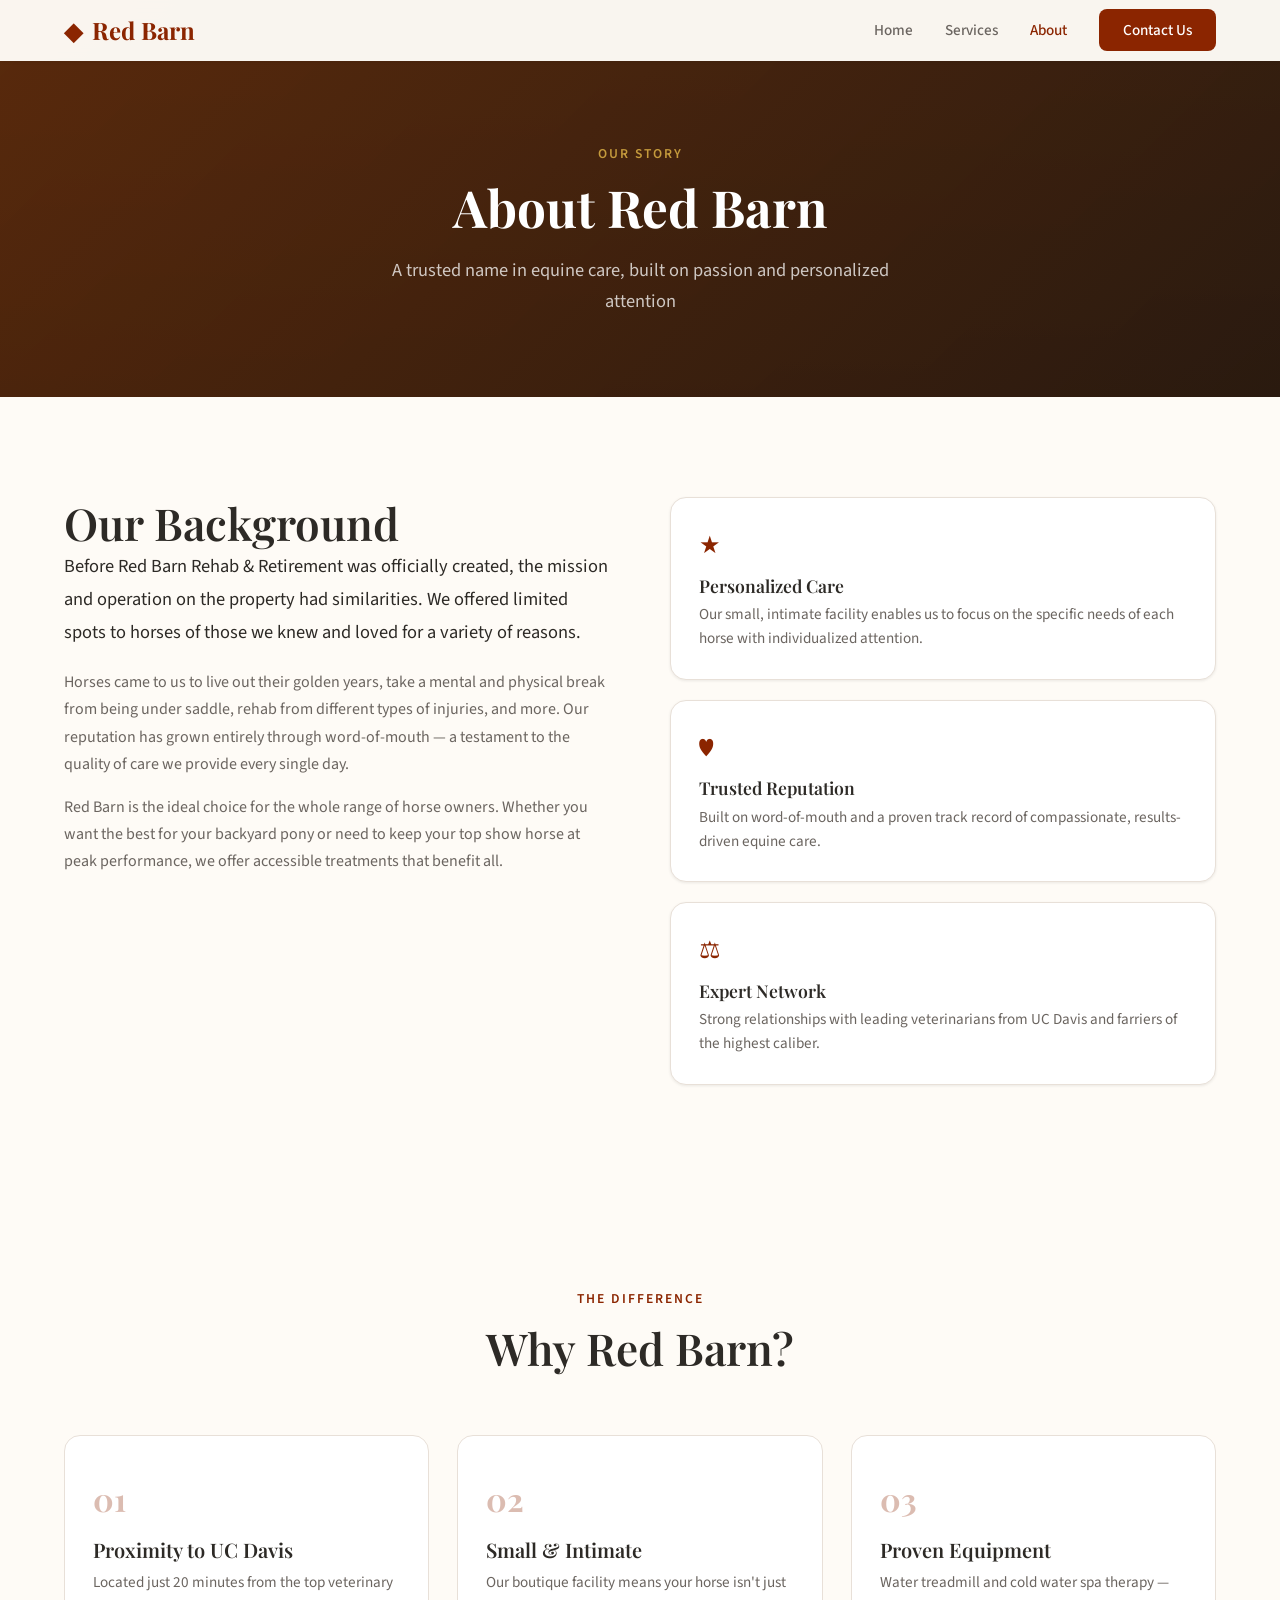
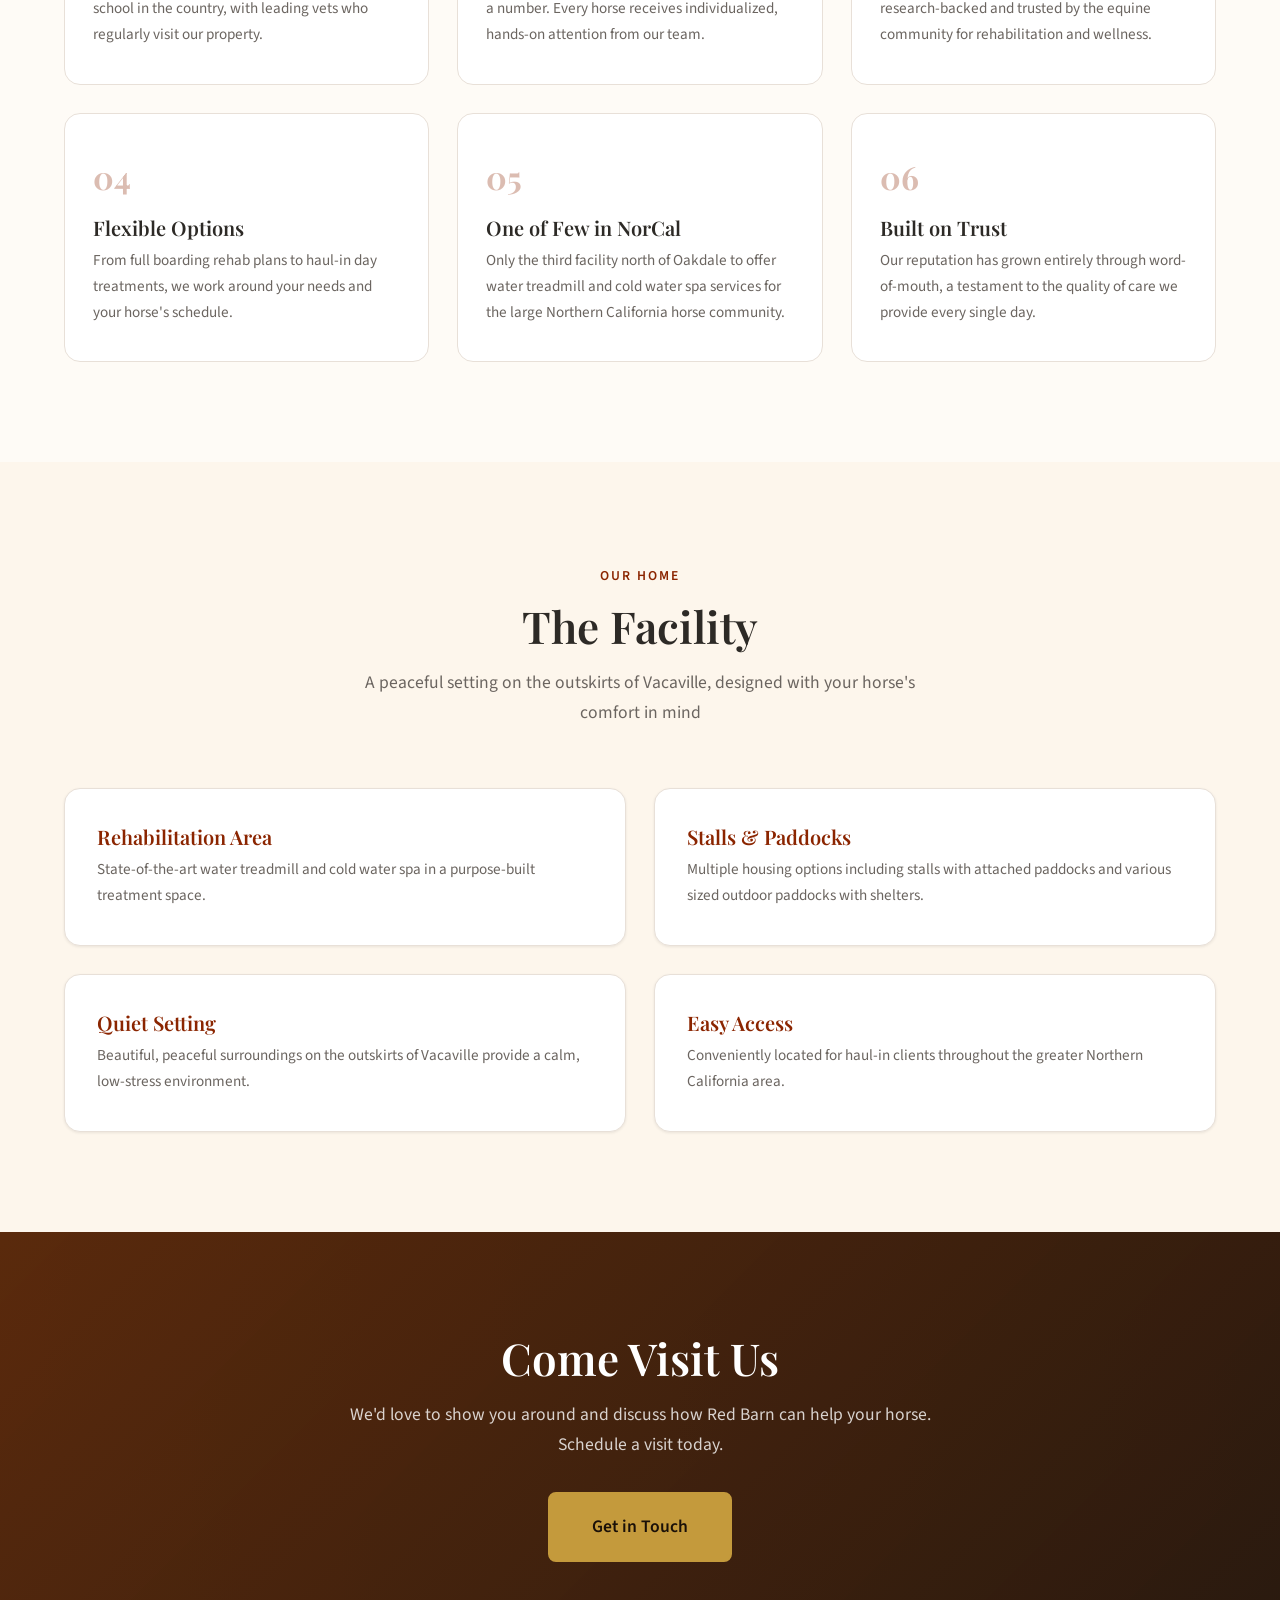
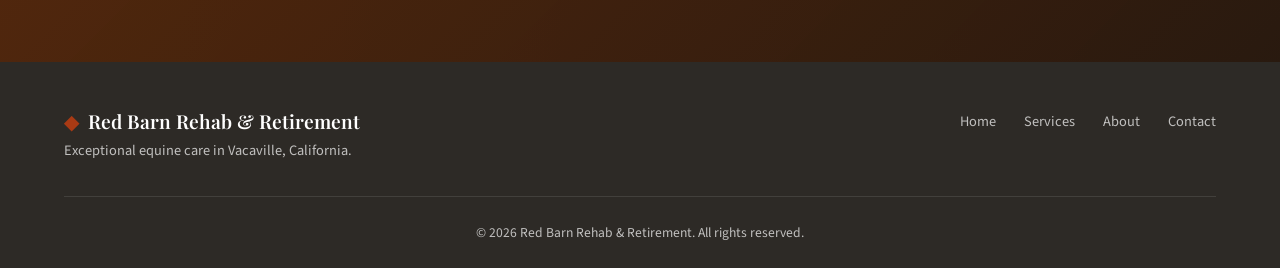
==== about.html @ 879289c8 "Split single-page site into 4 separate pages Reorganized into Home, Services, About, and Contact pag" ====
<!DOCTYPE html>
<html lang="en">
<head>
  <meta charset="UTF-8">
  <meta name="viewport" content="width=device-width, initial-scale=1.0">
  <title>About | Red Barn Rehab & Retirement</title>
  <meta name="description" content="Learn about Red Barn Rehab & Retirement, our story, our facility, and why we're a trusted choice for equine care in Northern California.">
  <link rel="preconnect" href="https://fonts.googleapis.com">
  <link rel="preconnect" href="https://fonts.gstatic.com" crossorigin>
  <link href="https://fonts.googleapis.com/css2?family=Playfair+Display:wght@400;600;700&family=Source+Sans+3:wght@300;400;500;600&display=swap" rel="stylesheet">
  <link rel="stylesheet" href="styles.css">
</head>
<body class="inner-page">
  <!-- Navigation -->
  <nav class="navbar scrolled" id="navbar">
    <div class="container nav-container">
      <a href="index.html" class="nav-brand">
        <span class="brand-icon">&#9670;</span> Red Barn
      </a>
      <button class="nav-toggle" id="navToggle" aria-label="Toggle navigation">
        <span></span><span></span><span></span>
      </button>
      <ul class="nav-links" id="navLinks">
        <li><a href="index.html">Home</a></li>
        <li><a href="services.html">Services</a></li>
        <li><a href="about.html" class="active">About</a></li>
        <li><a href="contact.html" class="nav-cta">Contact Us</a></li>
      </ul>
    </div>
  </nav>

  <!-- Page Header -->
  <header class="page-header">
    <div class="container">
      <span class="section-tag">Our Story</span>
      <h1>About Red Barn</h1>
      <p>A trusted name in equine care, built on passion and personalized attention</p>
    </div>
  </header>

  <!-- About Section -->
  <section class="section about">
    <div class="container">
      <div class="about-grid">
        <div class="about-text">
          <h2>Our Background</h2>
          <p class="lead">Before Red Barn Rehab & Retirement was officially created, the mission and operation on the property had similarities. We offered limited spots to horses of those we knew and loved for a variety of reasons.</p>
          <p>Horses came to us to live out their golden years, take a mental and physical break from being under saddle, rehab from different types of injuries, and more. Our reputation has grown entirely through word-of-mouth &mdash; a testament to the quality of care we provide every single day.</p>
          <p>Red Barn is the ideal choice for the whole range of horse owners. Whether you want the best for your backyard pony or need to keep your top show horse at peak performance, we offer accessible treatments that benefit all.</p>
        </div>
        <div class="about-highlights">
          <div class="highlight-card">
            <div class="highlight-icon">&#9733;</div>
            <h3>Personalized Care</h3>
            <p>Our small, intimate facility enables us to focus on the specific needs of each horse with individualized attention.</p>
          </div>
          <div class="highlight-card">
            <div class="highlight-icon">&#9829;</div>
            <h3>Trusted Reputation</h3>
            <p>Built on word-of-mouth and a proven track record of compassionate, results-driven equine care.</p>
          </div>
          <div class="highlight-card">
            <div class="highlight-icon">&#9878;</div>
            <h3>Expert Network</h3>
            <p>Strong relationships with leading veterinarians from UC Davis and farriers of the highest caliber.</p>
          </div>
        </div>
      </div>
    </div>
  </section>

  <!-- Why Us Section -->
  <section class="section why-us">
    <div class="container">
      <div class="section-header">
        <span class="section-tag">The Difference</span>
        <h2>Why Red Barn?</h2>
      </div>
      <div class="why-grid">
        <div class="why-card">
          <div class="why-number">01</div>
          <h3>Proximity to UC Davis</h3>
          <p>Located just 20 minutes from the top veterinary school in the country, with leading vets who regularly visit our property.</p>
        </div>
        <div class="why-card">
          <div class="why-number">02</div>
          <h3>Small & Intimate</h3>
          <p>Our boutique facility means your horse isn't just a number. Every horse receives individualized, hands-on attention from our team.</p>
        </div>
        <div class="why-card">
          <div class="why-number">03</div>
          <h3>Proven Equipment</h3>
          <p>Water treadmill and cold water spa therapy &mdash; research-backed and trusted by the equine community for rehabilitation and wellness.</p>
        </div>
        <div class="why-card">
          <div class="why-number">04</div>
          <h3>Flexible Options</h3>
          <p>From full boarding rehab plans to haul-in day treatments, we work around your needs and your horse's schedule.</p>
        </div>
        <div class="why-card">
          <div class="why-number">05</div>
          <h3>One of Few in NorCal</h3>
          <p>Only the third facility north of Oakdale to offer water treadmill and cold water spa services for the large Northern California horse community.</p>
        </div>
        <div class="why-card">
          <div class="why-number">06</div>
          <h3>Built on Trust</h3>
          <p>Our reputation has grown entirely through word-of-mouth, a testament to the quality of care we provide every single day.</p>
        </div>
      </div>
    </div>
  </section>

  <!-- Facility Section -->
  <section class="section facility">
    <div class="container">
      <div class="section-header">
        <span class="section-tag">Our Home</span>
        <h2>The Facility</h2>
        <p class="section-desc">A peaceful setting on the outskirts of Vacaville, designed with your horse's comfort in mind</p>
      </div>
      <div class="facility-features">
        <div class="facility-item">
          <h3>Rehabilitation Area</h3>
          <p>State-of-the-art water treadmill and cold water spa in a purpose-built treatment space.</p>
        </div>
        <div class="facility-item">
          <h3>Stalls & Paddocks</h3>
          <p>Multiple housing options including stalls with attached paddocks and various sized outdoor paddocks with shelters.</p>
        </div>
        <div class="facility-item">
          <h3>Quiet Setting</h3>
          <p>Beautiful, peaceful surroundings on the outskirts of Vacaville provide a calm, low-stress environment.</p>
        </div>
        <div class="facility-item">
          <h3>Easy Access</h3>
          <p>Conveniently located for haul-in clients throughout the greater Northern California area.</p>
        </div>
      </div>
    </div>
  </section>

  <!-- CTA Section -->
  <section class="section cta-section">
    <div class="container">
      <div class="cta-content">
        <h2>Come Visit Us</h2>
        <p>We'd love to show you around and discuss how Red Barn can help your horse. Schedule a visit today.</p>
        <a href="contact.html" class="btn btn-primary btn-lg">Get in Touch</a>
      </div>
    </div>
  </section>

  <!-- Footer -->
  <footer class="footer">
    <div class="container">
      <div class="footer-content">
        <div class="footer-brand">
          <h3><span class="brand-icon">&#9670;</span> Red Barn Rehab & Retirement</h3>
          <p>Exceptional equine care in Vacaville, California.</p>
        </div>
        <div class="footer-links">
          <a href="index.html">Home</a>
          <a href="services.html">Services</a>
          <a href="about.html">About</a>
          <a href="contact.html">Contact</a>
        </div>
      </div>
      <div class="footer-bottom">
        <p>&copy; 2026 Red Barn Rehab & Retirement. All rights reserved.</p>
      </div>
    </div>
  </footer>

  <script src="script.js"></script>
</body>
</html>
---- styles.css ----
/* ===== CSS Variables ===== */
:root {
  --color-barn: #8B2500;
  --color-barn-dark: #6B1D00;
  --color-barn-light: #A83A14;
  --color-cream: #FDF6EC;
  --color-warm-white: #FEFBF6;
  --color-sage: #5C7A56;
  --color-sage-light: #7A9E72;
  --color-earth: #6B5B4F;
  --color-gold: #C49A3C;
  --color-text: #2D2A26;
  --color-text-light: #6B6560;
  --color-text-muted: #9B9490;
  --color-border: #E8E0D8;
  --font-heading: 'Playfair Display', Georgia, serif;
  --font-body: 'Source Sans 3', 'Segoe UI', sans-serif;
  --shadow-sm: 0 1px 3px rgba(0,0,0,0.08);
  --shadow-md: 0 4px 12px rgba(0,0,0,0.1);
  --shadow-lg: 0 8px 30px rgba(0,0,0,0.12);
  --radius: 8px;
  --radius-lg: 16px;
}

/* ===== Reset & Base ===== */
*, *::before, *::after {
  margin: 0;
  padding: 0;
  box-sizing: border-box;
}

html {
  scroll-behavior: smooth;
  scroll-padding-top: 80px;
}

body {
  font-family: var(--font-body);
  font-size: 16px;
  line-height: 1.7;
  color: var(--color-text);
  background: var(--color-warm-white);
  -webkit-font-smoothing: antialiased;
}

img {
  max-width: 100%;
  display: block;
}

a {
  color: inherit;
  text-decoration: none;
}

ul {
  list-style: none;
}

.container {
  max-width: 1200px;
  margin: 0 auto;
  padding: 0 24px;
}

/* ===== Typography ===== */
h1, h2, h3 {
  font-family: var(--font-heading);
  line-height: 1.2;
}

h1 { font-size: clamp(2.5rem, 5vw, 4rem); font-weight: 700; }
h2 { font-size: clamp(2rem, 3.5vw, 2.75rem); font-weight: 600; }
h3 { font-size: 1.25rem; font-weight: 600; }

.accent {
  color: var(--color-barn);
  font-style: italic;
}

.lead {
  font-size: 1.15rem;
  font-weight: 400;
  color: var(--color-text);
  line-height: 1.8;
}

/* ===== Buttons ===== */
.btn {
  display: inline-block;
  padding: 14px 32px;
  font-family: var(--font-body);
  font-size: 1rem;
  font-weight: 600;
  border-radius: var(--radius);
  cursor: pointer;
  transition: all 0.3s ease;
  border: 2px solid transparent;
  text-align: center;
}

.btn-primary {
  background: var(--color-barn);
  color: #fff;
  border-color: var(--color-barn);
}

.btn-primary:hover {
  background: var(--color-barn-dark);
  border-color: var(--color-barn-dark);
  transform: translateY(-2px);
  box-shadow: var(--shadow-md);
}

.btn-outline {
  background: transparent;
  color: #fff;
  border-color: rgba(255,255,255,0.6);
}

.btn-outline:hover {
  background: rgba(255,255,255,0.15);
  border-color: #fff;
}

.btn-lg {
  padding: 18px 42px;
  font-size: 1.1rem;
}

.btn-full {
  width: 100%;
}

/* ===== Navbar ===== */
.navbar {
  position: fixed;
  top: 0;
  left: 0;
  right: 0;
  z-index: 1000;
  padding: 16px 0;
  transition: all 0.3s ease;
  background: transparent;
}

.navbar.scrolled {
  background: rgba(255, 252, 247, 0.97);
  backdrop-filter: blur(10px);
  box-shadow: var(--shadow-sm);
  padding: 10px 0;
}

.nav-container {
  display: flex;
  align-items: center;
  justify-content: space-between;
}

.nav-brand {
  font-family: var(--font-heading);
  font-size: 1.5rem;
  font-weight: 700;
  color: #fff;
  transition: color 0.3s;
}

.navbar.scrolled .nav-brand {
  color: var(--color-barn);
}

.brand-icon {
  color: var(--color-barn);
  margin-right: 4px;
}

.navbar:not(.scrolled) .brand-icon {
  color: var(--color-gold);
}

.nav-links {
  display: flex;
  align-items: center;
  gap: 32px;
}

.nav-links a {
  font-size: 0.95rem;
  font-weight: 500;
  color: rgba(255,255,255,0.85);
  transition: color 0.3s;
  position: relative;
}

.navbar.scrolled .nav-links a {
  color: var(--color-text-light);
}

.nav-links a:hover {
  color: #fff;
}

.navbar.scrolled .nav-links a:hover {
  color: var(--color-barn);
}

.nav-cta {
  padding: 10px 24px !important;
  background: var(--color-barn);
  color: #fff !important;
  border-radius: var(--radius);
}

.nav-cta:hover {
  background: var(--color-barn-dark) !important;
  color: #fff !important;
}

.nav-toggle {
  display: none;
  flex-direction: column;
  gap: 5px;
  background: none;
  border: none;
  cursor: pointer;
  padding: 4px;
}

.nav-toggle span {
  width: 24px;
  height: 2px;
  background: #fff;
  transition: all 0.3s;
}

.navbar.scrolled .nav-toggle span {
  background: var(--color-text);
}

/* ===== Hero ===== */
.hero {
  position: relative;
  min-height: 100vh;
  display: flex;
  align-items: center;
  justify-content: center;
  background:
    linear-gradient(135deg, rgba(90, 40, 10, 0.85), rgba(40, 25, 15, 0.9)),
    linear-gradient(to bottom, #5C3A1E, #3A2512);
  background-size: cover;
  background-position: center;
  color: #fff;
  text-align: center;
  overflow: hidden;
}

.hero::before {
  content: '';
  position: absolute;
  inset: 0;
  background:
    radial-gradient(ellipse at 20% 50%, rgba(196, 154, 60, 0.15) 0%, transparent 60%),
    radial-gradient(ellipse at 80% 30%, rgba(139, 37, 0, 0.2) 0%, transparent 50%);
  pointer-events: none;
}

.hero-content {
  position: relative;
  z-index: 2;
  max-width: 800px;
  padding: 120px 24px 80px;
}

.hero h1 {
  margin-bottom: 24px;
  text-shadow: 0 2px 20px rgba(0,0,0,0.3);
}

.hero-subtitle {
  font-size: clamp(1.1rem, 2vw, 1.35rem);
  font-weight: 300;
  color: rgba(255,255,255,0.85);
  margin-bottom: 40px;
  max-width: 600px;
  margin-left: auto;
  margin-right: auto;
  line-height: 1.7;
}

.hero-actions {
  display: flex;
  gap: 16px;
  justify-content: center;
  flex-wrap: wrap;
  margin-bottom: 48px;
}

.hero-badge {
  display: inline-flex;
  align-items: center;
  gap: 12px;
  background: rgba(255,255,255,0.1);
  backdrop-filter: blur(10px);
  border: 1px solid rgba(255,255,255,0.15);
  border-radius: 50px;
  padding: 12px 28px;
  font-size: 0.9rem;
  font-weight: 400;
  color: rgba(255,255,255,0.8);
}

.hero-badge .separator {
  opacity: 0.4;
}

/* ===== Section Shared ===== */
.section {
  padding: 100px 0;
}

.section-header {
  text-align: center;
  margin-bottom: 60px;
}

.section-tag {
  display: inline-block;
  font-size: 0.85rem;
  font-weight: 600;
  text-transform: uppercase;
  letter-spacing: 2px;
  color: var(--color-barn);
  margin-bottom: 12px;
}

.section-header h2 {
  margin-bottom: 16px;
}

.section-desc {
  font-size: 1.1rem;
  color: var(--color-text-light);
  max-width: 560px;
  margin: 0 auto;
}

/* ===== About ===== */
.about {
  background: var(--color-warm-white);
}

.about-grid {
  display: grid;
  grid-template-columns: 1fr 1fr;
  gap: 60px;
  align-items: start;
}

.about-text p {
  margin-bottom: 16px;
  color: var(--color-text-light);
}

.about-text .lead {
  color: var(--color-text);
  margin-bottom: 20px;
}

.about-highlights {
  display: flex;
  flex-direction: column;
  gap: 20px;
}

.highlight-card {
  background: #fff;
  padding: 28px;
  border-radius: var(--radius-lg);
  box-shadow: var(--shadow-sm);
  border: 1px solid var(--color-border);
  transition: transform 0.3s, box-shadow 0.3s;
}

.highlight-card:hover {
  transform: translateY(-3px);
  box-shadow: var(--shadow-md);
}

.highlight-icon {
  font-size: 1.5rem;
  margin-bottom: 8px;
  color: var(--color-barn);
}

.highlight-card h3 {
  margin-bottom: 6px;
  font-size: 1.1rem;
}

.highlight-card p {
  font-size: 0.95rem;
  color: var(--color-text-light);
  line-height: 1.6;
}

/* ===== Services ===== */
.services {
  background: var(--color-cream);
}

.services-grid {
  display: grid;
  grid-template-columns: repeat(3, 1fr);
  gap: 28px;
}

.service-card {
  background: #fff;
  padding: 40px 32px;
  border-radius: var(--radius-lg);
  box-shadow: var(--shadow-sm);
  border: 1px solid var(--color-border);
  position: relative;
  transition: transform 0.3s, box-shadow 0.3s;
}

.service-card:hover {
  transform: translateY(-4px);
  box-shadow: var(--shadow-lg);
}

.service-featured {
  border-color: var(--color-barn);
  border-width: 2px;
}

.service-badge {
  position: absolute;
  top: -12px;
  left: 32px;
  background: var(--color-barn);
  color: #fff;
  font-size: 0.75rem;
  font-weight: 600;
  text-transform: uppercase;
  letter-spacing: 1px;
  padding: 4px 16px;
  border-radius: 20px;
}

.service-icon {
  width: 56px;
  height: 56px;
  color: var(--color-barn);
  margin-bottom: 20px;
}

.service-card h3 {
  font-size: 1.4rem;
  margin-bottom: 12px;
}

.service-card > p {
  color: var(--color-text-light);
  margin-bottom: 24px;
  font-size: 0.95rem;
}

.service-features {
  display: flex;
  flex-direction: column;
  gap: 16px;
}

.service-features li {
  padding-left: 0;
}

.service-features li strong {
  display: block;
  font-size: 0.95rem;
  font-weight: 600;
  color: var(--color-text);
  margin-bottom: 2px;
}

.service-features li span {
  font-size: 0.88rem;
  color: var(--color-text-light);
  line-height: 1.5;
}

/* ===== Why Us ===== */
.why-us {
  background: var(--color-warm-white);
}

.why-grid {
  display: grid;
  grid-template-columns: repeat(3, 1fr);
  gap: 28px;
}

.why-card {
  padding: 36px 28px;
  border-radius: var(--radius-lg);
  border: 1px solid var(--color-border);
  background: #fff;
  transition: transform 0.3s, box-shadow 0.3s;
}

.why-card:hover {
  transform: translateY(-3px);
  box-shadow: var(--shadow-md);
}

.why-number {
  font-family: var(--font-heading);
  font-size: 2rem;
  font-weight: 700;
  color: var(--color-barn);
  opacity: 0.3;
  margin-bottom: 12px;
}

.why-card h3 {
  margin-bottom: 8px;
}

.why-card p {
  color: var(--color-text-light);
  font-size: 0.95rem;
}

/* ===== Facility ===== */
.facility {
  background: var(--color-cream);
}

.facility-features {
  display: grid;
  grid-template-columns: repeat(2, 1fr);
  gap: 28px;
}

.facility-item {
  background: #fff;
  padding: 36px 32px;
  border-radius: var(--radius-lg);
  border: 1px solid var(--color-border);
  box-shadow: var(--shadow-sm);
  transition: transform 0.3s;
}

.facility-item:hover {
  transform: translateY(-2px);
}

.facility-item h3 {
  color: var(--color-barn);
  margin-bottom: 8px;
}

.facility-item p {
  color: var(--color-text-light);
  font-size: 0.95rem;
}

/* ===== CTA Section ===== */
.cta-section {
  background:
    linear-gradient(135deg, rgba(90, 40, 10, 0.9), rgba(40, 25, 15, 0.95)),
    linear-gradient(to right, #5C3A1E, #3A2512);
  color: #fff;
  text-align: center;
}

.cta-content {
  max-width: 640px;
  margin: 0 auto;
}

.cta-content h2 {
  margin-bottom: 16px;
}

.cta-content p {
  color: rgba(255,255,255,0.8);
  margin-bottom: 32px;
  font-size: 1.1rem;
}

.cta-section .btn-primary {
  background: var(--color-gold);
  border-color: var(--color-gold);
  color: #1a1008;
}

.cta-section .btn-primary:hover {
  background: #d4aa4c;
  border-color: #d4aa4c;
}

/* ===== Contact ===== */
.contact {
  background: var(--color-warm-white);
}

.contact-grid {
  display: grid;
  grid-template-columns: 1fr 1.5fr;
  gap: 60px;
  align-items: start;
}

.contact-info {
  display: flex;
  flex-direction: column;
  gap: 32px;
}

.contact-item h3 {
  color: var(--color-barn);
  margin-bottom: 8px;
  font-size: 1.1rem;
}

.contact-item p,
.contact-item li {
  color: var(--color-text-light);
  font-size: 0.95rem;
}

.contact-item ul {
  display: flex;
  flex-direction: column;
  gap: 6px;
}

.contact-item li::before {
  content: '—  ';
  color: var(--color-barn);
}

.contact-form {
  background: #fff;
  padding: 40px;
  border-radius: var(--radius-lg);
  box-shadow: var(--shadow-md);
  border: 1px solid var(--color-border);
}

.form-group {
  margin-bottom: 20px;
}

.form-group label {
  display: block;
  font-size: 0.9rem;
  font-weight: 600;
  color: var(--color-text);
  margin-bottom: 6px;
}

.form-group input,
.form-group select,
.form-group textarea {
  width: 100%;
  padding: 12px 16px;
  font-family: var(--font-body);
  font-size: 1rem;
  border: 1px solid var(--color-border);
  border-radius: var(--radius);
  background: var(--color-warm-white);
  color: var(--color-text);
  transition: border-color 0.3s, box-shadow 0.3s;
}

.form-group input:focus,
.form-group select:focus,
.form-group textarea:focus {
  outline: none;
  border-color: var(--color-barn);
  box-shadow: 0 0 0 3px rgba(139, 37, 0, 0.1);
}

.form-group textarea {
  resize: vertical;
}

.form-note {
  text-align: center;
  font-size: 0.85rem;
  color: var(--color-text-muted);
  margin-top: 12px;
}

/* ===== Footer ===== */
.footer {
  background: var(--color-text);
  color: rgba(255,255,255,0.7);
  padding: 48px 0 24px;
}

.footer-content {
  display: flex;
  justify-content: space-between;
  align-items: start;
  margin-bottom: 32px;
}

.footer-brand h3 {
  color: #fff;
  font-size: 1.2rem;
  margin-bottom: 6px;
}

.footer-brand .brand-icon {
  color: var(--color-barn-light);
}

.footer-brand p {
  font-size: 0.9rem;
}

.footer-links {
  display: flex;
  gap: 28px;
}

.footer-links a {
  font-size: 0.9rem;
  transition: color 0.3s;
}

.footer-links a:hover {
  color: #fff;
}

.footer-bottom {
  border-top: 1px solid rgba(255,255,255,0.1);
  padding-top: 24px;
  text-align: center;
  font-size: 0.85rem;
}

/* ===== Responsive ===== */
@media (max-width: 968px) {
  .about-grid {
    grid-template-columns: 1fr;
    gap: 40px;
  }

  .services-grid {
    grid-template-columns: 1fr;
    max-width: 560px;
    margin: 0 auto;
  }

  .why-grid {
    grid-template-columns: repeat(2, 1fr);
  }

  .contact-grid {
    grid-template-columns: 1fr;
    gap: 40px;
  }
}

@media (max-width: 768px) {
  .nav-toggle {
    display: flex;
  }

  .nav-links {
    display: none;
    position: absolute;
    top: 100%;
    left: 0;
    right: 0;
    background: rgba(255, 252, 247, 0.98);
    backdrop-filter: blur(10px);
    flex-direction: column;
    padding: 20px 24px;
    gap: 0;
    box-shadow: var(--shadow-md);
  }

  .nav-links.active {
    display: flex;
  }

  .nav-links a {
    color: var(--color-text) !important;
    padding: 12px 0;
    border-bottom: 1px solid var(--color-border);
    width: 100%;
  }

  .nav-links a:last-child {
    border-bottom: none;
  }

  .nav-cta {
    margin-top: 8px;
    text-align: center;
  }

  .section {
    padding: 72px 0;
  }

  .why-grid {
    grid-template-columns: 1fr;
  }

  .facility-features {
    grid-template-columns: 1fr;
  }

  .footer-content {
    flex-direction: column;
    gap: 24px;
  }

  .hero-badge {
    flex-direction: column;
    gap: 4px;
  }

  .hero-badge .separator {
    display: none;
  }
}

/* ===== Page Header (Inner Pages) ===== */
.page-header {
  background:
    linear-gradient(135deg, rgba(90, 40, 10, 0.88), rgba(40, 25, 15, 0.92)),
    linear-gradient(to bottom, #5C3A1E, #3A2512);
  color: #fff;
  text-align: center;
  padding: 140px 24px 80px;
}

.page-header .section-tag {
  color: var(--color-gold);
}

.page-header h1 {
  margin-bottom: 16px;
  font-size: clamp(2.2rem, 4vw, 3.2rem);
}

.page-header p {
  color: rgba(255,255,255,0.75);
  font-size: 1.15rem;
  max-width: 560px;
  margin: 0 auto;
}

/* ===== Active Nav Link ===== */
.navbar.scrolled .nav-links a.active {
  color: var(--color-barn);
}

/* ===== Intro Content (Home) ===== */
.intro-content {
  max-width: 720px;
  margin: 0 auto;
  text-align: center;
}

.intro-content p {
  color: var(--color-text-light);
  margin-bottom: 16px;
}

.intro-content .lead {
  color: var(--color-text);
  margin-bottom: 20px;
}

/* ===== Services Overview Grid (Home) ===== */
.services-overview-grid {
  display: grid;
  grid-template-columns: repeat(3, 1fr);
  gap: 28px;
}

.service-overview-card {
  background: #fff;
  padding: 36px 28px;
  border-radius: var(--radius-lg);
  border: 1px solid var(--color-border);
  box-shadow: var(--shadow-sm);
  text-align: center;
  transition: transform 0.3s, box-shadow 0.3s;
}

.service-overview-card:hover {
  transform: translateY(-4px);
  box-shadow: var(--shadow-lg);
}

.service-overview-card .service-icon {
  margin: 0 auto 20px;
}

.service-overview-card h3 {
  font-size: 1.3rem;
  margin-bottom: 10px;
}

.service-overview-card p {
  color: var(--color-text-light);
  font-size: 0.95rem;
}

/* ===== Service Detail (Services Page) ===== */
.service-detail {
  max-width: 960px;
  margin: 0 auto;
}

.service-detail-header {
  display: flex;
  align-items: flex-start;
  gap: 24px;
  margin-bottom: 36px;
}

.service-detail-header .service-icon {
  flex-shrink: 0;
  width: 64px;
  height: 64px;
}

.service-detail-header h2 {
  margin-bottom: 12px;
}

.service-detail-header .lead {
  color: var(--color-text-light);
}

.service-detail-grid {
  display: grid;
  grid-template-columns: repeat(3, 1fr);
  gap: 24px;
}

.service-detail-card {
  background: #fff;
  padding: 32px 28px;
  border-radius: var(--radius-lg);
  border: 1px solid var(--color-border);
  box-shadow: var(--shadow-sm);
  transition: transform 0.3s, box-shadow 0.3s;
}

.service-detail-card:hover {
  transform: translateY(-3px);
  box-shadow: var(--shadow-md);
}

.service-detail-card h3 {
  color: var(--color-barn);
  margin-bottom: 10px;
  font-size: 1.15rem;
}

.service-detail-card p {
  color: var(--color-text-light);
  font-size: 0.95rem;
  line-height: 1.7;
}

/* ===== Responsive (additions) ===== */
@media (max-width: 968px) {
  .services-overview-grid {
    grid-template-columns: 1fr;
    max-width: 420px;
    margin: 0 auto;
  }

  .service-detail-grid {
    grid-template-columns: 1fr;
    max-width: 560px;
    margin: 0 auto;
  }

  .service-detail-header {
    flex-direction: column;
  }
}

/* ===== Animations ===== */
.fade-in {
  opacity: 0;
  transform: translateY(20px);
  transition: opacity 0.6s ease, transform 0.6s ease;
}

.fade-in.visible {
  opacity: 1;
  transform: translateY(0);
}
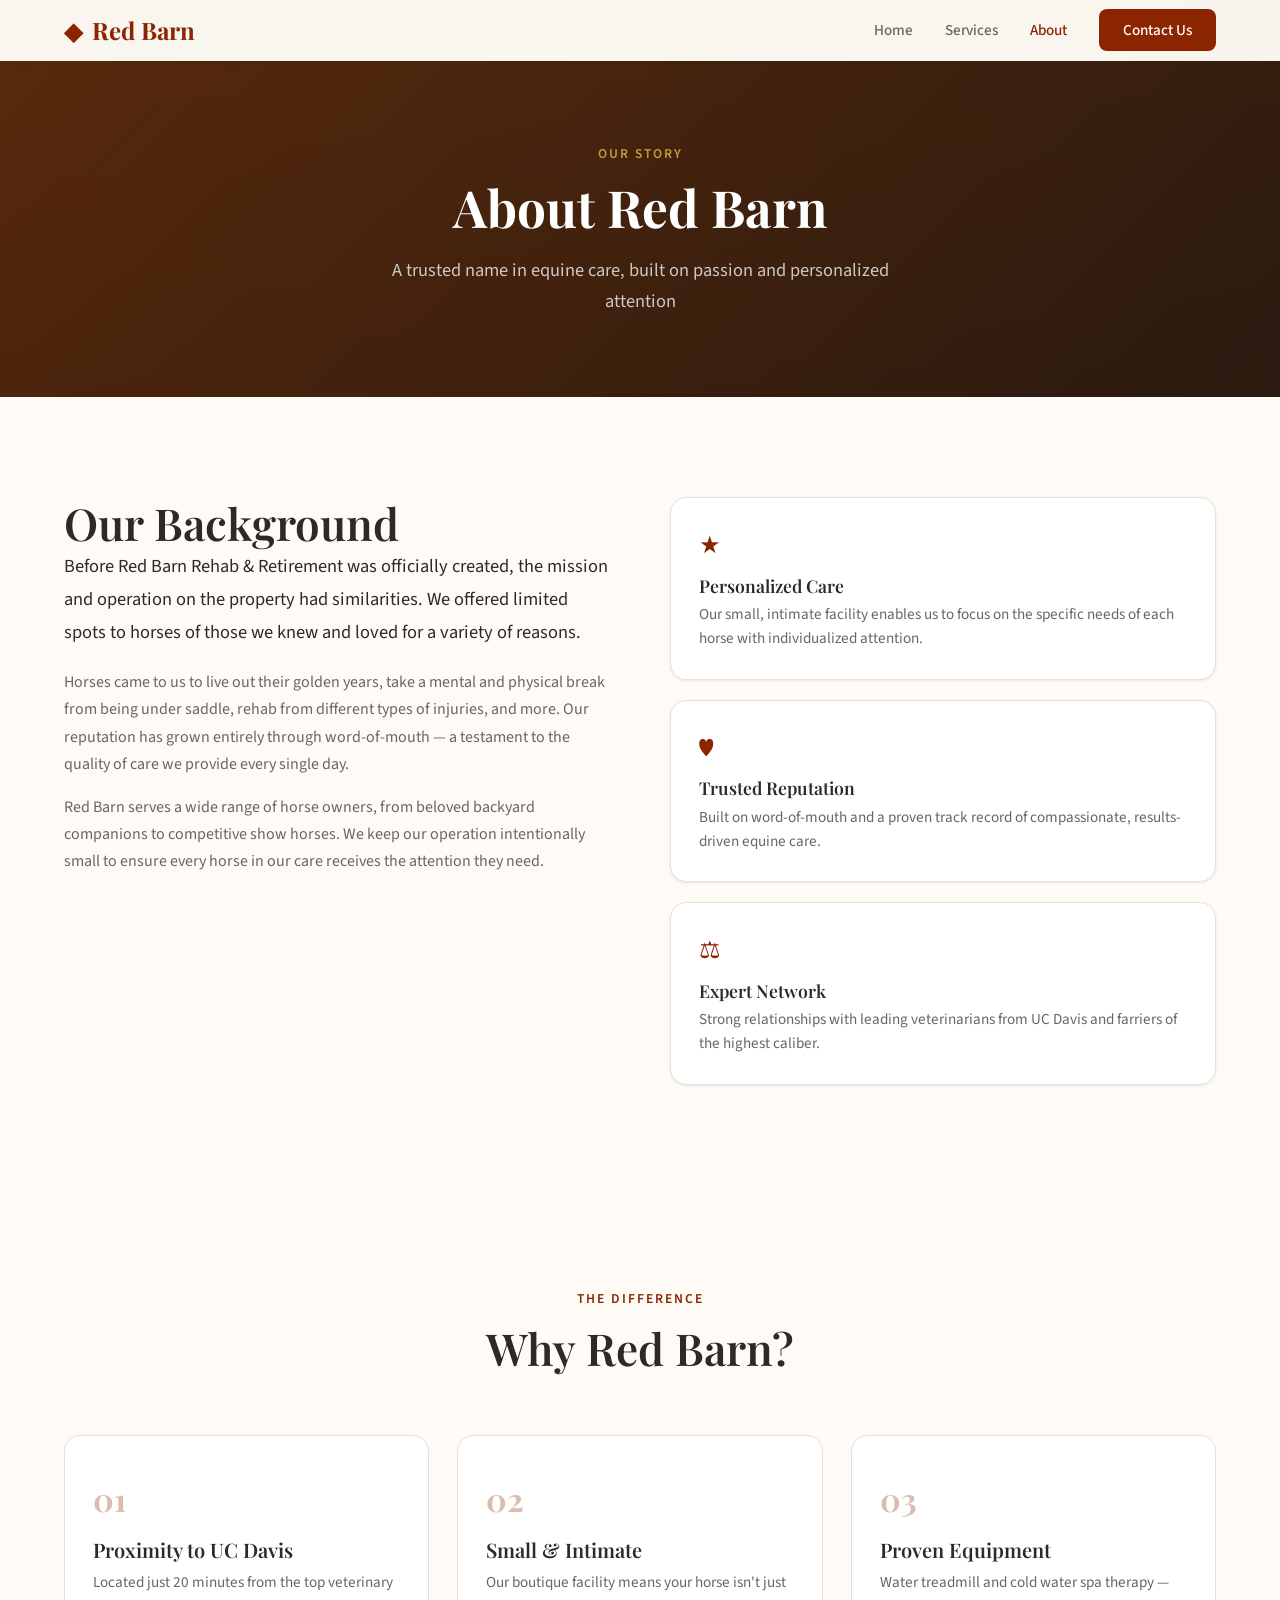
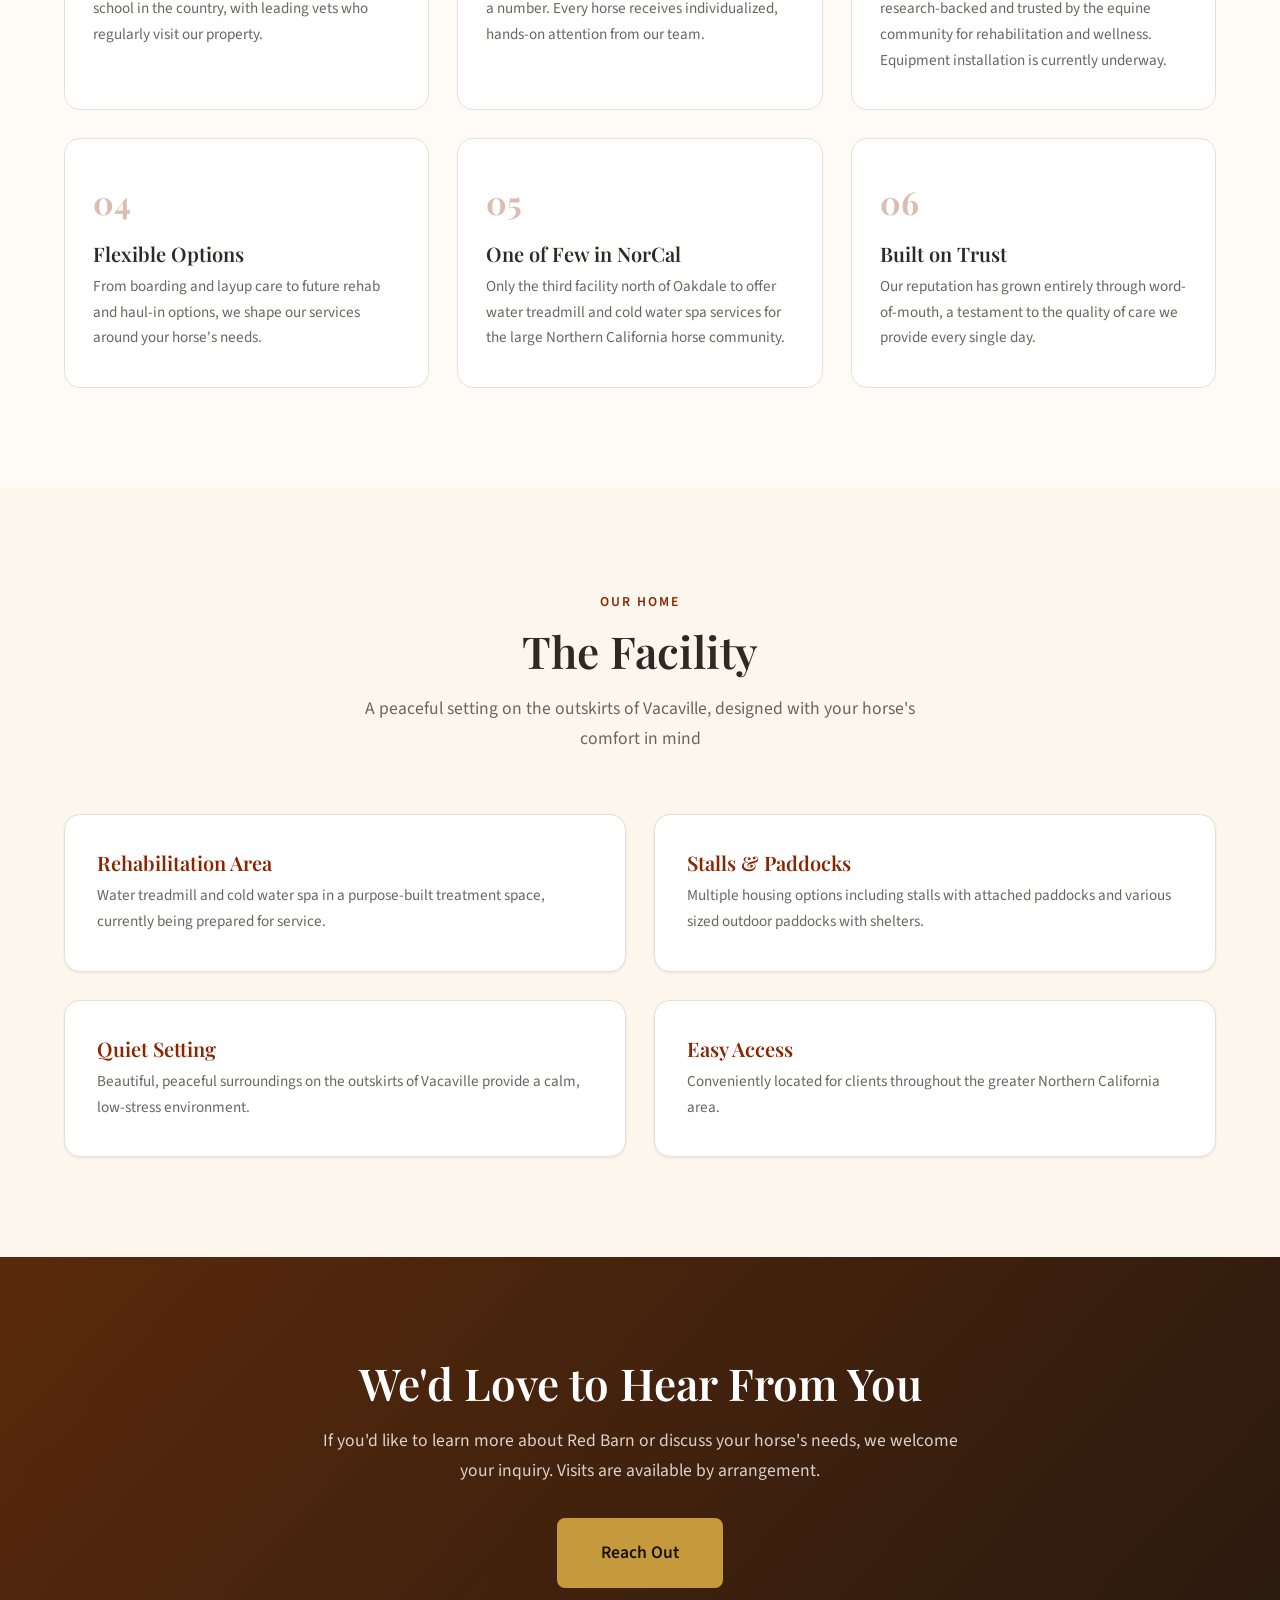
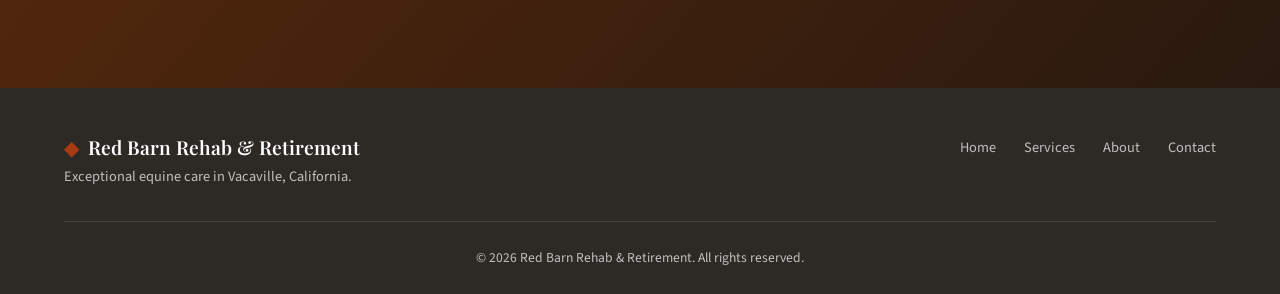
==== commit 1a9e6f98: "Soften site copy to reflect limited availability and coming-soon rehab services - Reframe boarding a" ====
--- a/about.html
+++ b/about.html
@@ -46,7 +46,7 @@
           <h2>Our Background</h2>
           <p class="lead">Before Red Barn Rehab & Retirement was officially created, the mission and operation on the property had similarities. We offered limited spots to horses of those we knew and loved for a variety of reasons.</p>
           <p>Horses came to us to live out their golden years, take a mental and physical break from being under saddle, rehab from different types of injuries, and more. Our reputation has grown entirely through word-of-mouth &mdash; a testament to the quality of care we provide every single day.</p>
-          <p>Red Barn is the ideal choice for the whole range of horse owners. Whether you want the best for your backyard pony or need to keep your top show horse at peak performance, we offer accessible treatments that benefit all.</p>
+          <p>Red Barn serves a wide range of horse owners, from beloved backyard companions to competitive show horses. We keep our operation intentionally small to ensure every horse in our care receives the attention they need.</p>
         </div>
         <div class="about-highlights">
           <div class="highlight-card">
@@ -90,12 +90,12 @@
         <div class="why-card">
           <div class="why-number">03</div>
           <h3>Proven Equipment</h3>
-          <p>Water treadmill and cold water spa therapy &mdash; research-backed and trusted by the equine community for rehabilitation and wellness.</p>
+          <p>Water treadmill and cold water spa therapy &mdash; research-backed and trusted by the equine community for rehabilitation and wellness. Equipment installation is currently underway.</p>
         </div>
         <div class="why-card">
           <div class="why-number">04</div>
           <h3>Flexible Options</h3>
-          <p>From full boarding rehab plans to haul-in day treatments, we work around your needs and your horse's schedule.</p>
+          <p>From boarding and layup care to future rehab and haul-in options, we shape our services around your horse's needs.</p>
         </div>
         <div class="why-card">
           <div class="why-number">05</div>
@@ -122,7 +122,7 @@
       <div class="facility-features">
         <div class="facility-item">
           <h3>Rehabilitation Area</h3>
-          <p>State-of-the-art water treadmill and cold water spa in a purpose-built treatment space.</p>
+          <p>Water treadmill and cold water spa in a purpose-built treatment space, currently being prepared for service.</p>
         </div>
         <div class="facility-item">
           <h3>Stalls & Paddocks</h3>
@@ -134,7 +134,7 @@
         </div>
         <div class="facility-item">
           <h3>Easy Access</h3>
-          <p>Conveniently located for haul-in clients throughout the greater Northern California area.</p>
+          <p>Conveniently located for clients throughout the greater Northern California area.</p>
         </div>
       </div>
     </div>
@@ -144,9 +144,9 @@
   <section class="section cta-section">
     <div class="container">
       <div class="cta-content">
-        <h2>Come Visit Us</h2>
-        <p>We'd love to show you around and discuss how Red Barn can help your horse. Schedule a visit today.</p>
-        <a href="contact.html" class="btn btn-primary btn-lg">Get in Touch</a>
+        <h2>We'd Love to Hear From You</h2>
+        <p>If you'd like to learn more about Red Barn or discuss your horse's needs, we welcome your inquiry. Visits are available by arrangement.</p>
+        <a href="contact.html" class="btn btn-primary btn-lg">Reach Out</a>
       </div>
     </div>
   </section>
